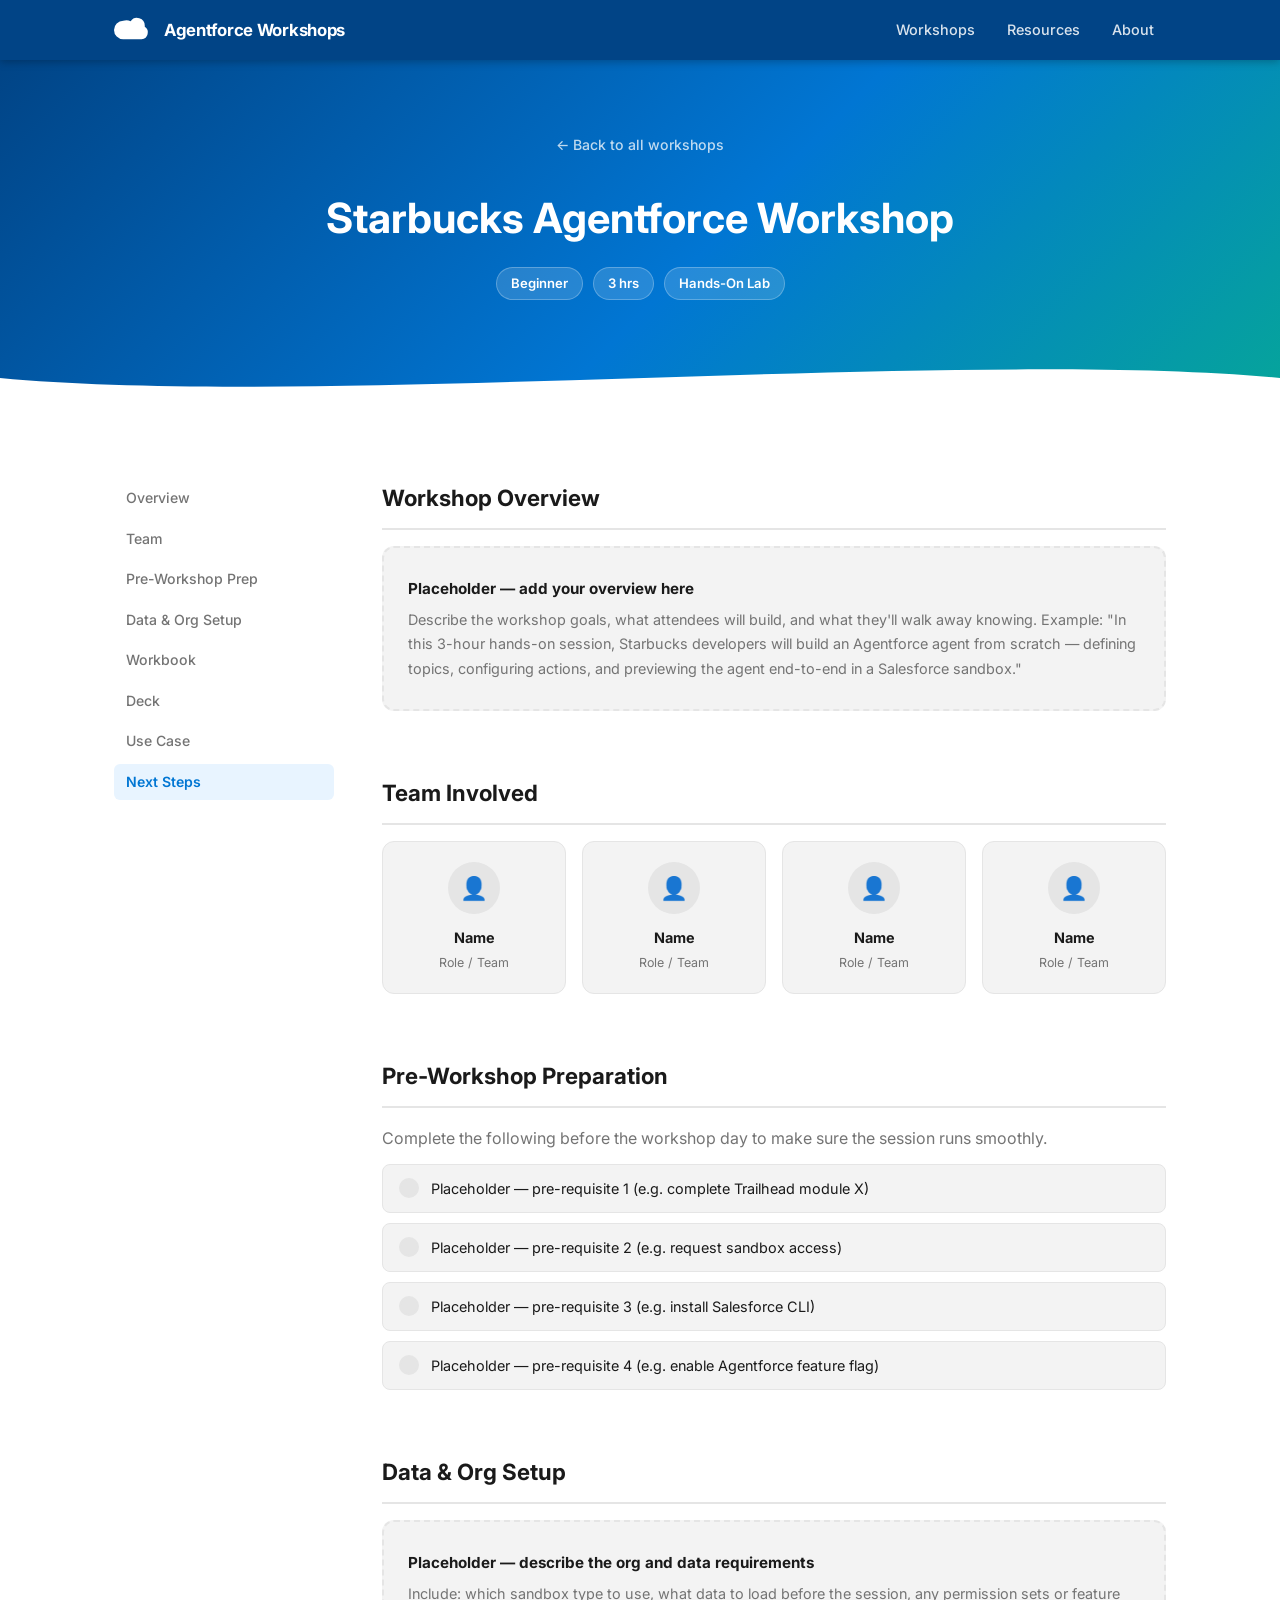
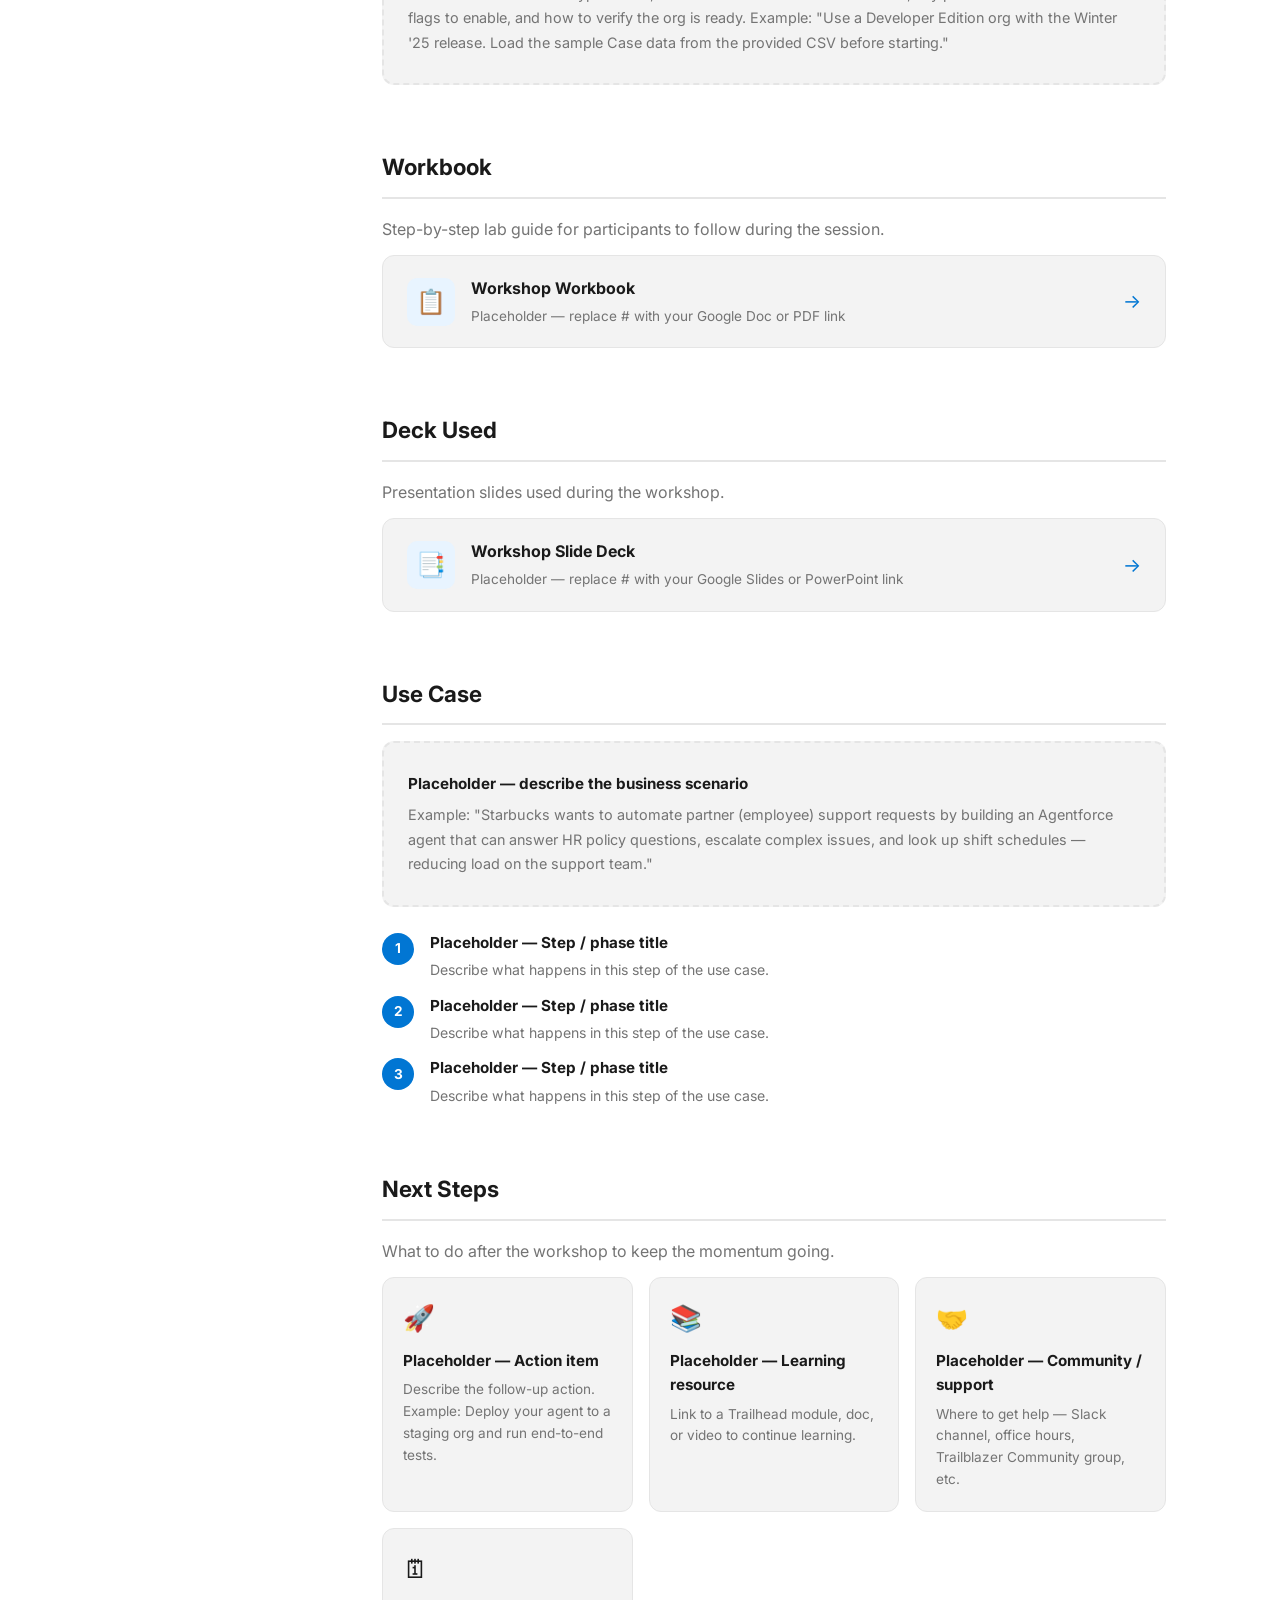
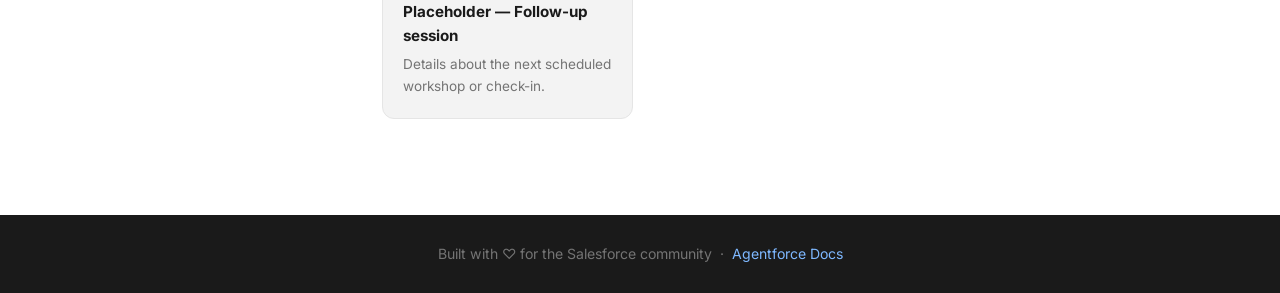
==== starbucks-workshop.html @ fbed279d "Add Starbucks workshop page and link from homepage card Co-Authored-By: Claude Sonnet 4.6 <noreply@a" ====
<!DOCTYPE html>
<html lang="en">
<head>
  <meta charset="UTF-8" />
  <meta name="viewport" content="width=device-width, initial-scale=1.0" />
  <title>Starbucks Agentforce Workshop</title>
  <link rel="stylesheet" href="styles.css" />
  <link rel="preconnect" href="https://fonts.googleapis.com" />
  <link href="https://fonts.googleapis.com/css2?family=Inter:wght@400;500;600;700&display=swap" rel="stylesheet" />
  <style>
    .workshop-hero {
      background: linear-gradient(135deg, var(--sf-blue-dk) 0%, var(--sf-blue) 55%, var(--sf-teal) 100%);
      padding: 72px 0 0;
      color: var(--white);
      text-align: center;
      position: relative;
      overflow: hidden;
    }
    .workshop-hero .back-link {
      display: inline-flex;
      align-items: center;
      gap: 6px;
      color: rgba(255,255,255,.75);
      font-size: .88rem;
      font-weight: 500;
      margin-bottom: 28px;
      transition: color .15s;
    }
    .workshop-hero .back-link:hover { color: var(--white); text-decoration: none; }
    .workshop-hero h1 { font-size: clamp(1.8rem, 4vw, 2.6rem); font-weight: 700; margin-bottom: 16px; }
    .workshop-hero .meta-pills {
      display: flex;
      gap: 10px;
      justify-content: center;
      flex-wrap: wrap;
      margin-bottom: 48px;
    }
    .meta-pill {
      background: rgba(255,255,255,.15);
      border: 1px solid rgba(255,255,255,.25);
      border-radius: 999px;
      padding: 5px 14px;
      font-size: .82rem;
      font-weight: 600;
    }
    .workshop-hero .hero-wave { line-height: 0; }
    .workshop-hero .hero-wave svg { width: 100%; height: 60px; display: block; }

    /* Page layout */
    .workshop-body { padding: 72px 0 96px; background: var(--white); }
    .workshop-layout {
      display: grid;
      grid-template-columns: 220px 1fr;
      gap: 48px;
      align-items: start;
    }

    /* Sidebar nav */
    .sidebar {
      position: sticky;
      top: 80px;
    }
    .sidebar-nav { list-style: none; }
    .sidebar-nav li + li { margin-top: 4px; }
    .sidebar-nav a {
      display: block;
      padding: 7px 12px;
      border-radius: 6px;
      font-size: .88rem;
      font-weight: 500;
      color: var(--gray-500);
      transition: background .15s, color .15s;
    }
    .sidebar-nav a:hover { background: var(--gray-50); color: var(--sf-blue); text-decoration: none; }
    .sidebar-nav a.active { background: #e8f4ff; color: var(--sf-blue); font-weight: 600; }

    /* Content sections */
    .ws-section { margin-bottom: 64px; scroll-margin-top: 90px; }
    .ws-section:last-child { margin-bottom: 0; }
    .ws-section h2 {
      font-size: 1.4rem;
      font-weight: 700;
      color: var(--gray-800);
      margin-bottom: 16px;
      padding-bottom: 12px;
      border-bottom: 2px solid var(--gray-100);
    }
    .ws-section p { color: var(--gray-500); line-height: 1.75; margin-bottom: 12px; }
    .ws-section p:last-child { margin-bottom: 0; }

    /* Placeholder block */
    .placeholder {
      background: var(--gray-50);
      border: 2px dashed var(--gray-100);
      border-radius: var(--radius);
      padding: 28px 24px;
      color: var(--gray-500);
      font-size: .9rem;
      line-height: 1.7;
    }
    .placeholder strong { color: var(--gray-800); display: block; margin-bottom: 6px; font-size: .95rem; }

    /* Team grid */
    .team-grid {
      display: grid;
      grid-template-columns: repeat(auto-fill, minmax(180px, 1fr));
      gap: 16px;
    }
    .team-card {
      background: var(--gray-50);
      border: 1px solid var(--gray-100);
      border-radius: var(--radius);
      padding: 20px 16px;
      text-align: center;
    }
    .team-avatar {
      width: 52px;
      height: 52px;
      border-radius: 50%;
      background: var(--gray-100);
      display: flex;
      align-items: center;
      justify-content: center;
      font-size: 1.4rem;
      margin: 0 auto 12px;
    }
    .team-name { font-size: .9rem; font-weight: 700; color: var(--gray-800); margin-bottom: 4px; }
    .team-role { font-size: .78rem; color: var(--gray-500); }

    /* Checklist */
    .checklist { list-style: none; display: flex; flex-direction: column; gap: 10px; }
    .checklist li {
      display: flex;
      align-items: flex-start;
      gap: 12px;
      background: var(--gray-50);
      border: 1px solid var(--gray-100);
      border-radius: 8px;
      padding: 12px 16px;
      font-size: .9rem;
      color: var(--gray-800);
    }
    .checklist li .check-icon {
      width: 20px;
      height: 20px;
      border-radius: 50%;
      background: var(--gray-100);
      border: 2px solid var(--gray-100);
      flex-shrink: 0;
      margin-top: 1px;
    }

    /* Doc / resource link card */
    .resource-link-card {
      display: flex;
      align-items: center;
      gap: 16px;
      background: var(--gray-50);
      border: 1px solid var(--gray-100);
      border-radius: var(--radius);
      padding: 20px 24px;
      transition: box-shadow .15s, transform .15s;
      text-decoration: none;
    }
    .resource-link-card:hover { box-shadow: var(--shadow-md); transform: translateY(-2px); text-decoration: none; }
    .resource-link-card .rlc-icon {
      width: 48px;
      height: 48px;
      border-radius: 10px;
      background: #e8f4ff;
      display: flex;
      align-items: center;
      justify-content: center;
      font-size: 1.5rem;
      flex-shrink: 0;
    }
    .resource-link-card .rlc-text { flex: 1; }
    .resource-link-card .rlc-title { font-size: 1rem; font-weight: 700; color: var(--gray-800); margin-bottom: 4px; }
    .resource-link-card .rlc-sub { font-size: .85rem; color: var(--gray-500); }
    .resource-link-card .rlc-arrow { color: var(--sf-blue); font-size: 1.2rem; }

    .link-row { display: flex; flex-direction: column; gap: 12px; }

    /* Use case steps */
    .use-case-steps { display: flex; flex-direction: column; gap: 12px; }
    .use-case-step {
      display: flex;
      gap: 16px;
      align-items: flex-start;
    }
    .step-num {
      width: 32px;
      height: 32px;
      border-radius: 50%;
      background: var(--sf-blue);
      color: var(--white);
      font-size: .85rem;
      font-weight: 700;
      display: flex;
      align-items: center;
      justify-content: center;
      flex-shrink: 0;
      margin-top: 2px;
    }
    .step-body { flex: 1; }
    .step-title { font-weight: 700; font-size: .95rem; color: var(--gray-800); margin-bottom: 4px; }
    .step-desc { font-size: .88rem; color: var(--gray-500); }

    /* Next steps */
    .next-steps-grid {
      display: grid;
      grid-template-columns: repeat(auto-fill, minmax(220px, 1fr));
      gap: 16px;
    }
    .next-step-card {
      background: var(--gray-50);
      border: 1px solid var(--gray-100);
      border-radius: var(--radius);
      padding: 20px;
    }
    .next-step-card .ns-icon { font-size: 1.6rem; margin-bottom: 10px; }
    .next-step-card .ns-title { font-weight: 700; font-size: .95rem; color: var(--gray-800); margin-bottom: 6px; }
    .next-step-card .ns-desc { font-size: .85rem; color: var(--gray-500); line-height: 1.6; }

    @media (max-width: 760px) {
      .workshop-layout { grid-template-columns: 1fr; }
      .sidebar { display: none; }
    }
  </style>
</head>
<body>

  <!-- Header -->
  <header class="site-header">
    <div class="container">
      <div class="header-brand">
        <svg class="sf-cloud" viewBox="0 0 80 56" fill="none" xmlns="http://www.w3.org/2000/svg" aria-hidden="true">
          <path d="M33.3 10.4a15.6 15.6 0 0 1 28.3 8.9c0 .7 0 1.4-.1 2.1A12.5 12.5 0 0 1 67.5 34 12.5 12.5 0 0 1 55 46.5H18.5A18.5 18.5 0 0 1 18.5 9.5a18.4 18.4 0 0 1 14.8 .9z" fill="white"/>
        </svg>
        <span class="header-title">Agentforce Workshops</span>
      </div>
      <nav class="header-nav">
        <a href="index.html#workshops">Workshops</a>
        <a href="index.html#resources">Resources</a>
        <a href="index.html#about">About</a>
      </nav>
    </div>
  </header>

  <!-- Hero -->
  <section class="workshop-hero">
    <div class="container">
      <a href="index.html" class="back-link">← Back to all workshops</a>
      <h1>Starbucks Agentforce Workshop</h1>
      <div class="meta-pills">
        <span class="meta-pill">Beginner</span>
        <span class="meta-pill">3 hrs</span>
        <span class="meta-pill">Hands-On Lab</span>
      </div>
    </div>
    <div class="hero-wave">
      <svg viewBox="0 0 1440 80" preserveAspectRatio="none" xmlns="http://www.w3.org/2000/svg">
        <path d="M0,40 C360,80 1080,0 1440,40 L1440,80 L0,80 Z" fill="white"/>
      </svg>
    </div>
  </section>

  <!-- Body -->
  <div class="workshop-body">
    <div class="container">
      <div class="workshop-layout">

        <!-- Sidebar -->
        <aside class="sidebar">
          <ul class="sidebar-nav">
            <li><a href="#overview">Overview</a></li>
            <li><a href="#team">Team</a></li>
            <li><a href="#prep">Pre-Workshop Prep</a></li>
            <li><a href="#org-setup">Data &amp; Org Setup</a></li>
            <li><a href="#workbook">Workbook</a></li>
            <li><a href="#deck">Deck</a></li>
            <li><a href="#use-case">Use Case</a></li>
            <li><a href="#next-steps">Next Steps</a></li>
          </ul>
        </aside>

        <!-- Main content -->
        <main>

          <!-- Overview -->
          <section class="ws-section" id="overview">
            <h2>Workshop Overview</h2>
            <div class="placeholder">
              <strong>Placeholder — add your overview here</strong>
              Describe the workshop goals, what attendees will build, and what they'll walk away knowing. Example: "In this 3-hour hands-on session, Starbucks developers will build an Agentforce agent from scratch — defining topics, configuring actions, and previewing the agent end-to-end in a Salesforce sandbox."
            </div>
          </section>

          <!-- Team -->
          <section class="ws-section" id="team">
            <h2>Team Involved</h2>
            <div class="team-grid">
              <div class="team-card">
                <div class="team-avatar">👤</div>
                <div class="team-name">Name</div>
                <div class="team-role">Role / Team</div>
              </div>
              <div class="team-card">
                <div class="team-avatar">👤</div>
                <div class="team-name">Name</div>
                <div class="team-role">Role / Team</div>
              </div>
              <div class="team-card">
                <div class="team-avatar">👤</div>
                <div class="team-name">Name</div>
                <div class="team-role">Role / Team</div>
              </div>
              <div class="team-card">
                <div class="team-avatar">👤</div>
                <div class="team-name">Name</div>
                <div class="team-role">Role / Team</div>
              </div>
            </div>
          </section>

          <!-- Pre-Workshop Prep -->
          <section class="ws-section" id="prep">
            <h2>Pre-Workshop Preparation</h2>
            <p>Complete the following before the workshop day to make sure the session runs smoothly.</p>
            <ul class="checklist">
              <li><span class="check-icon"></span>Placeholder — pre-requisite 1 (e.g. complete Trailhead module X)</li>
              <li><span class="check-icon"></span>Placeholder — pre-requisite 2 (e.g. request sandbox access)</li>
              <li><span class="check-icon"></span>Placeholder — pre-requisite 3 (e.g. install Salesforce CLI)</li>
              <li><span class="check-icon"></span>Placeholder — pre-requisite 4 (e.g. enable Agentforce feature flag)</li>
            </ul>
          </section>

          <!-- Data & Org Setup -->
          <section class="ws-section" id="org-setup">
            <h2>Data &amp; Org Setup</h2>
            <div class="placeholder">
              <strong>Placeholder — describe the org and data requirements</strong>
              Include: which sandbox type to use, what data to load before the session, any permission sets or feature flags to enable, and how to verify the org is ready. Example: "Use a Developer Edition org with the Winter '25 release. Load the sample Case data from the provided CSV before starting."
            </div>
          </section>

          <!-- Workbook -->
          <section class="ws-section" id="workbook">
            <h2>Workbook</h2>
            <p>Step-by-step lab guide for participants to follow during the session.</p>
            <div class="link-row">
              <a href="#" class="resource-link-card">
                <div class="rlc-icon">📋</div>
                <div class="rlc-text">
                  <div class="rlc-title">Workshop Workbook</div>
                  <div class="rlc-sub">Placeholder — replace # with your Google Doc or PDF link</div>
                </div>
                <span class="rlc-arrow">→</span>
              </a>
            </div>
          </section>

          <!-- Deck -->
          <section class="ws-section" id="deck">
            <h2>Deck Used</h2>
            <p>Presentation slides used during the workshop.</p>
            <div class="link-row">
              <a href="#" class="resource-link-card">
                <div class="rlc-icon">📑</div>
                <div class="rlc-text">
                  <div class="rlc-title">Workshop Slide Deck</div>
                  <div class="rlc-sub">Placeholder — replace # with your Google Slides or PowerPoint link</div>
                </div>
                <span class="rlc-arrow">→</span>
              </a>
            </div>
          </section>

          <!-- Use Case -->
          <section class="ws-section" id="use-case">
            <h2>Use Case</h2>
            <div class="placeholder" style="margin-bottom: 24px;">
              <strong>Placeholder — describe the business scenario</strong>
              Example: "Starbucks wants to automate partner (employee) support requests by building an Agentforce agent that can answer HR policy questions, escalate complex issues, and look up shift schedules — reducing load on the support team."
            </div>
            <div class="use-case-steps">
              <div class="use-case-step">
                <div class="step-num">1</div>
                <div class="step-body">
                  <div class="step-title">Placeholder — Step / phase title</div>
                  <div class="step-desc">Describe what happens in this step of the use case.</div>
                </div>
              </div>
              <div class="use-case-step">
                <div class="step-num">2</div>
                <div class="step-body">
                  <div class="step-title">Placeholder — Step / phase title</div>
                  <div class="step-desc">Describe what happens in this step of the use case.</div>
                </div>
              </div>
              <div class="use-case-step">
                <div class="step-num">3</div>
                <div class="step-body">
                  <div class="step-title">Placeholder — Step / phase title</div>
                  <div class="step-desc">Describe what happens in this step of the use case.</div>
                </div>
              </div>
            </div>
          </section>

          <!-- Next Steps -->
          <section class="ws-section" id="next-steps">
            <h2>Next Steps</h2>
            <p>What to do after the workshop to keep the momentum going.</p>
            <div class="next-steps-grid">
              <div class="next-step-card">
                <div class="ns-icon">🚀</div>
                <div class="ns-title">Placeholder — Action item</div>
                <div class="ns-desc">Describe the follow-up action. Example: Deploy your agent to a staging org and run end-to-end tests.</div>
              </div>
              <div class="next-step-card">
                <div class="ns-icon">📚</div>
                <div class="ns-title">Placeholder — Learning resource</div>
                <div class="ns-desc">Link to a Trailhead module, doc, or video to continue learning.</div>
              </div>
              <div class="next-step-card">
                <div class="ns-icon">🤝</div>
                <div class="ns-title">Placeholder — Community / support</div>
                <div class="ns-desc">Where to get help — Slack channel, office hours, Trailblazer Community group, etc.</div>
              </div>
              <div class="next-step-card">
                <div class="ns-icon">🗓</div>
                <div class="ns-title">Placeholder — Follow-up session</div>
                <div class="ns-desc">Details about the next scheduled workshop or check-in.</div>
              </div>
            </div>
          </section>

        </main>
      </div>
    </div>
  </div>

  <!-- Footer -->
  <footer class="site-footer">
    <div class="container">
      <p>Built with &#9825; for the Salesforce community &nbsp;·&nbsp; <a href="https://developer.salesforce.com/agentforce" target="_blank" rel="noopener">Agentforce Docs</a></p>
    </div>
  </footer>

  <script>
    // Highlight sidebar link on scroll
    const sections = document.querySelectorAll('.ws-section');
    const navLinks = document.querySelectorAll('.sidebar-nav a');
    const observer = new IntersectionObserver(entries => {
      entries.forEach(e => {
        if (e.isIntersecting) {
          navLinks.forEach(a => a.classList.remove('active'));
          const active = document.querySelector(`.sidebar-nav a[href="#${e.target.id}"]`);
          if (active) active.classList.add('active');
        }
      });
    }, { rootMargin: '-30% 0px -60% 0px' });
    sections.forEach(s => observer.observe(s));
  </script>

</body>
</html>
---- styles.css ----
/* ── Reset & Base ─────────────────────────────────────────── */
*, *::before, *::after { box-sizing: border-box; margin: 0; padding: 0; }

:root {
  --sf-blue:    #0176d3;
  --sf-blue-dk: #014486;
  --sf-blue-lt: #1b96ff;
  --sf-teal:    #06a59a;
  --sf-purple:  #9b59b6;
  --sf-orange:  #ff9000;
  --sf-red:     #ea001e;
  --sf-green:   #2e844a;
  --white:      #ffffff;
  --gray-50:    #f3f3f3;
  --gray-100:   #e5e5e5;
  --gray-500:   #747474;
  --gray-800:   #1a1a1a;
  --radius:     12px;
  --shadow:     0 4px 20px rgba(0,0,0,.08);
  --shadow-md:  0 8px 32px rgba(0,0,0,.12);
}

html { scroll-behavior: smooth; }

body {
  font-family: 'Inter', system-ui, sans-serif;
  color: var(--gray-800);
  background: var(--white);
  line-height: 1.6;
}

.container {
  max-width: 1100px;
  margin: 0 auto;
  padding: 0 24px;
}

a { color: var(--sf-blue); text-decoration: none; }
a:hover { text-decoration: underline; }

/* ── Header ───────────────────────────────────────────────── */
.site-header {
  background: var(--sf-blue-dk);
  position: sticky;
  top: 0;
  z-index: 100;
  box-shadow: 0 2px 8px rgba(0,0,0,.25);
}

.site-header .container {
  display: flex;
  align-items: center;
  justify-content: space-between;
  height: 60px;
}

.header-brand {
  display: flex;
  align-items: center;
  gap: 10px;
}

.sf-cloud { width: 40px; height: 28px; }

.header-title {
  font-size: 1.05rem;
  font-weight: 700;
  color: var(--white);
  letter-spacing: -.3px;
}

.header-nav { display: flex; gap: 8px; }

.header-nav a {
  color: rgba(255,255,255,.85);
  font-size: .9rem;
  font-weight: 500;
  padding: 6px 12px;
  border-radius: 6px;
  transition: background .15s, color .15s;
}

.header-nav a:hover {
  background: rgba(255,255,255,.12);
  color: var(--white);
  text-decoration: none;
}

/* ── Hero ─────────────────────────────────────────────────── */
.hero {
  background: linear-gradient(135deg, var(--sf-blue-dk) 0%, var(--sf-blue) 55%, var(--sf-teal) 100%);
  padding: 80px 0 0;
  position: relative;
  text-align: center;
  color: var(--white);
  overflow: hidden;
}

.hero-badge {
  display: inline-block;
  background: rgba(255,255,255,.18);
  border: 1px solid rgba(255,255,255,.3);
  border-radius: 999px;
  font-size: .8rem;
  font-weight: 600;
  letter-spacing: .5px;
  text-transform: uppercase;
  padding: 4px 14px;
  margin-bottom: 20px;
  color: rgba(255,255,255,.95);
}

.hero h1 {
  font-size: clamp(2rem, 5vw, 3rem);
  font-weight: 700;
  line-height: 1.15;
  margin-bottom: 20px;
}

.hero-accent { color: #7ed6ff; }

.hero-sub {
  max-width: 600px;
  margin: 0 auto 36px;
  font-size: 1.1rem;
  opacity: .9;
}

.hero-actions { display: flex; gap: 12px; justify-content: center; flex-wrap: wrap; margin-bottom: 60px; }

.btn {
  display: inline-flex;
  align-items: center;
  padding: 12px 28px;
  border-radius: 8px;
  font-size: .95rem;
  font-weight: 600;
  cursor: pointer;
  border: 2px solid transparent;
  transition: transform .15s, box-shadow .15s, background .15s;
}

.btn:hover { transform: translateY(-1px); box-shadow: 0 6px 20px rgba(0,0,0,.18); text-decoration: none; }

.btn-primary { background: var(--white); color: var(--sf-blue-dk); }
.btn-primary:hover { background: #e8f4ff; }

.btn-outline { background: transparent; color: var(--white); border-color: rgba(255,255,255,.6); }
.btn-outline:hover { background: rgba(255,255,255,.1); border-color: var(--white); }

.hero-wave { line-height: 0; }
.hero-wave svg { width: 100%; height: 60px; display: block; }

/* ── Section shared ───────────────────────────────────────── */
.section-title {
  font-size: 1.9rem;
  font-weight: 700;
  text-align: center;
  margin-bottom: 10px;
  color: var(--gray-800);
}

.section-sub {
  text-align: center;
  color: var(--gray-500);
  margin-bottom: 48px;
  font-size: 1rem;
}

/* ── Workshops ────────────────────────────────────────────── */
.workshops { padding: 80px 0; background: var(--white); }

.workshop-grid {
  display: grid;
  grid-template-columns: repeat(auto-fill, minmax(300px, 1fr));
  gap: 24px;
}

.workshop-card {
  background: var(--white);
  border: 1px solid var(--gray-100);
  border-radius: var(--radius);
  box-shadow: var(--shadow);
  overflow: hidden;
  transition: transform .2s, box-shadow .2s;
}

.workshop-card:hover { transform: translateY(-4px); box-shadow: var(--shadow-md); }

.card-accent {
  height: 5px;
}

.card-body { padding: 24px; }

.card-tag {
  display: inline-block;
  font-size: .72rem;
  font-weight: 700;
  text-transform: uppercase;
  letter-spacing: .5px;
  padding: 3px 10px;
  border-radius: 999px;
  margin-bottom: 12px;
}

.card-title {
  font-size: 1.1rem;
  font-weight: 700;
  margin-bottom: 8px;
  color: var(--gray-800);
}

.card-desc {
  font-size: .9rem;
  color: var(--gray-500);
  margin-bottom: 20px;
}

.card-meta {
  display: flex;
  gap: 16px;
  font-size: .8rem;
  color: var(--gray-500);
  margin-bottom: 20px;
}

.card-link {
  display: inline-flex;
  align-items: center;
  gap: 6px;
  font-size: .88rem;
  font-weight: 600;
  color: var(--sf-blue);
  padding: 8px 16px;
  border: 2px solid var(--sf-blue);
  border-radius: 6px;
  transition: background .15s, color .15s;
}

.card-link:hover { background: var(--sf-blue); color: var(--white); text-decoration: none; }

/* ── Resources ────────────────────────────────────────────── */
.resources { padding: 80px 0; background: var(--gray-50); }

.resource-tabs {
  display: flex;
  gap: 8px;
  justify-content: center;
  flex-wrap: wrap;
  margin-bottom: 40px;
}

.tab {
  padding: 9px 20px;
  border-radius: 999px;
  border: 2px solid var(--gray-100);
  background: var(--white);
  font-size: .88rem;
  font-weight: 600;
  cursor: pointer;
  color: var(--gray-500);
  transition: all .15s;
}

.tab.active {
  background: var(--sf-blue);
  border-color: var(--sf-blue);
  color: var(--white);
}

.tab:hover:not(.active) { border-color: var(--sf-blue); color: var(--sf-blue); }

.resource-panel { display: none; }
.resource-panel.active { display: block; }

.resource-grid {
  display: grid;
  grid-template-columns: repeat(auto-fill, minmax(260px, 1fr));
  gap: 20px;
}

.resource-card {
  background: var(--white);
  border: 1px solid var(--gray-100);
  border-radius: var(--radius);
  padding: 20px;
  display: flex;
  gap: 16px;
  align-items: flex-start;
  box-shadow: var(--shadow);
  transition: box-shadow .15s, transform .15s;
}

.resource-card:hover { box-shadow: var(--shadow-md); transform: translateY(-2px); }

.resource-icon {
  width: 44px;
  height: 44px;
  border-radius: 10px;
  display: flex;
  align-items: center;
  justify-content: center;
  font-size: 1.3rem;
  flex-shrink: 0;
}

.resource-info { flex: 1; min-width: 0; }

.resource-title {
  font-size: .95rem;
  font-weight: 700;
  margin-bottom: 4px;
  color: var(--gray-800);
  white-space: nowrap;
  overflow: hidden;
  text-overflow: ellipsis;
}

.resource-desc {
  font-size: .82rem;
  color: var(--gray-500);
  margin-bottom: 10px;
}

.resource-link {
  font-size: .82rem;
  font-weight: 600;
  color: var(--sf-blue);
}

/* ── About ────────────────────────────────────────────────── */
.about {
  padding: 80px 0;
  background: linear-gradient(135deg, var(--sf-blue-dk) 0%, var(--sf-blue) 100%);
  color: var(--white);
}

.about-inner {
  display: grid;
  grid-template-columns: 1fr auto;
  gap: 60px;
  align-items: center;
}

.about h2 { font-size: 1.8rem; margin-bottom: 16px; }
.about p { opacity: .9; margin-bottom: 12px; }

.about-stats {
  display: flex;
  flex-direction: column;
  gap: 24px;
}

.stat { text-align: center; }
.stat span { display: block; font-size: 2.5rem; font-weight: 800; color: #7ed6ff; line-height: 1; }
.stat label { font-size: .85rem; opacity: .8; margin-top: 4px; display: block; }

/* ── Footer ───────────────────────────────────────────────── */
.site-footer {
  background: var(--gray-800);
  color: var(--gray-500);
  padding: 28px 0;
  text-align: center;
  font-size: .88rem;
}

.site-footer a { color: #7eb8ff; }

/* ── Responsive ───────────────────────────────────────────── */
@media (max-width: 700px) {
  .header-nav { display: none; }
  .about-inner { grid-template-columns: 1fr; }
  .about-stats { flex-direction: row; justify-content: center; }
  .hero-actions { flex-direction: column; align-items: center; }
}
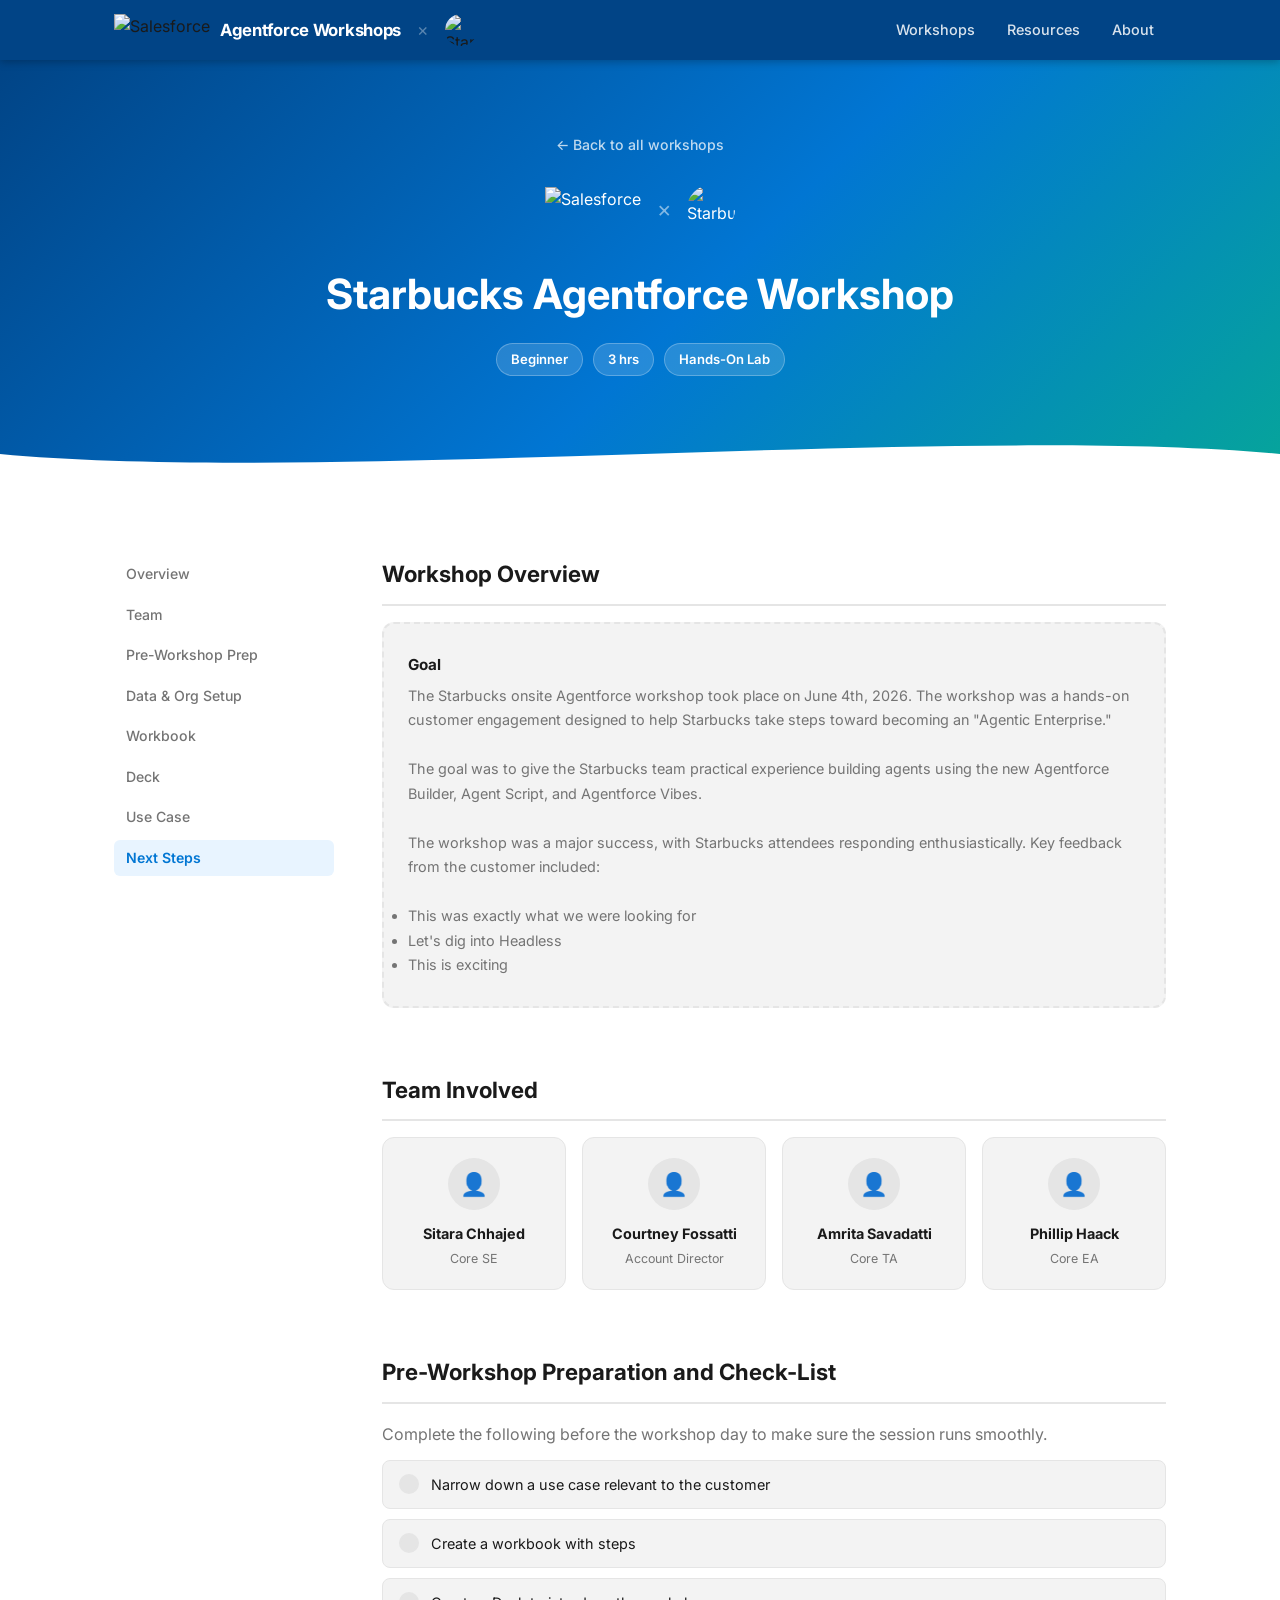
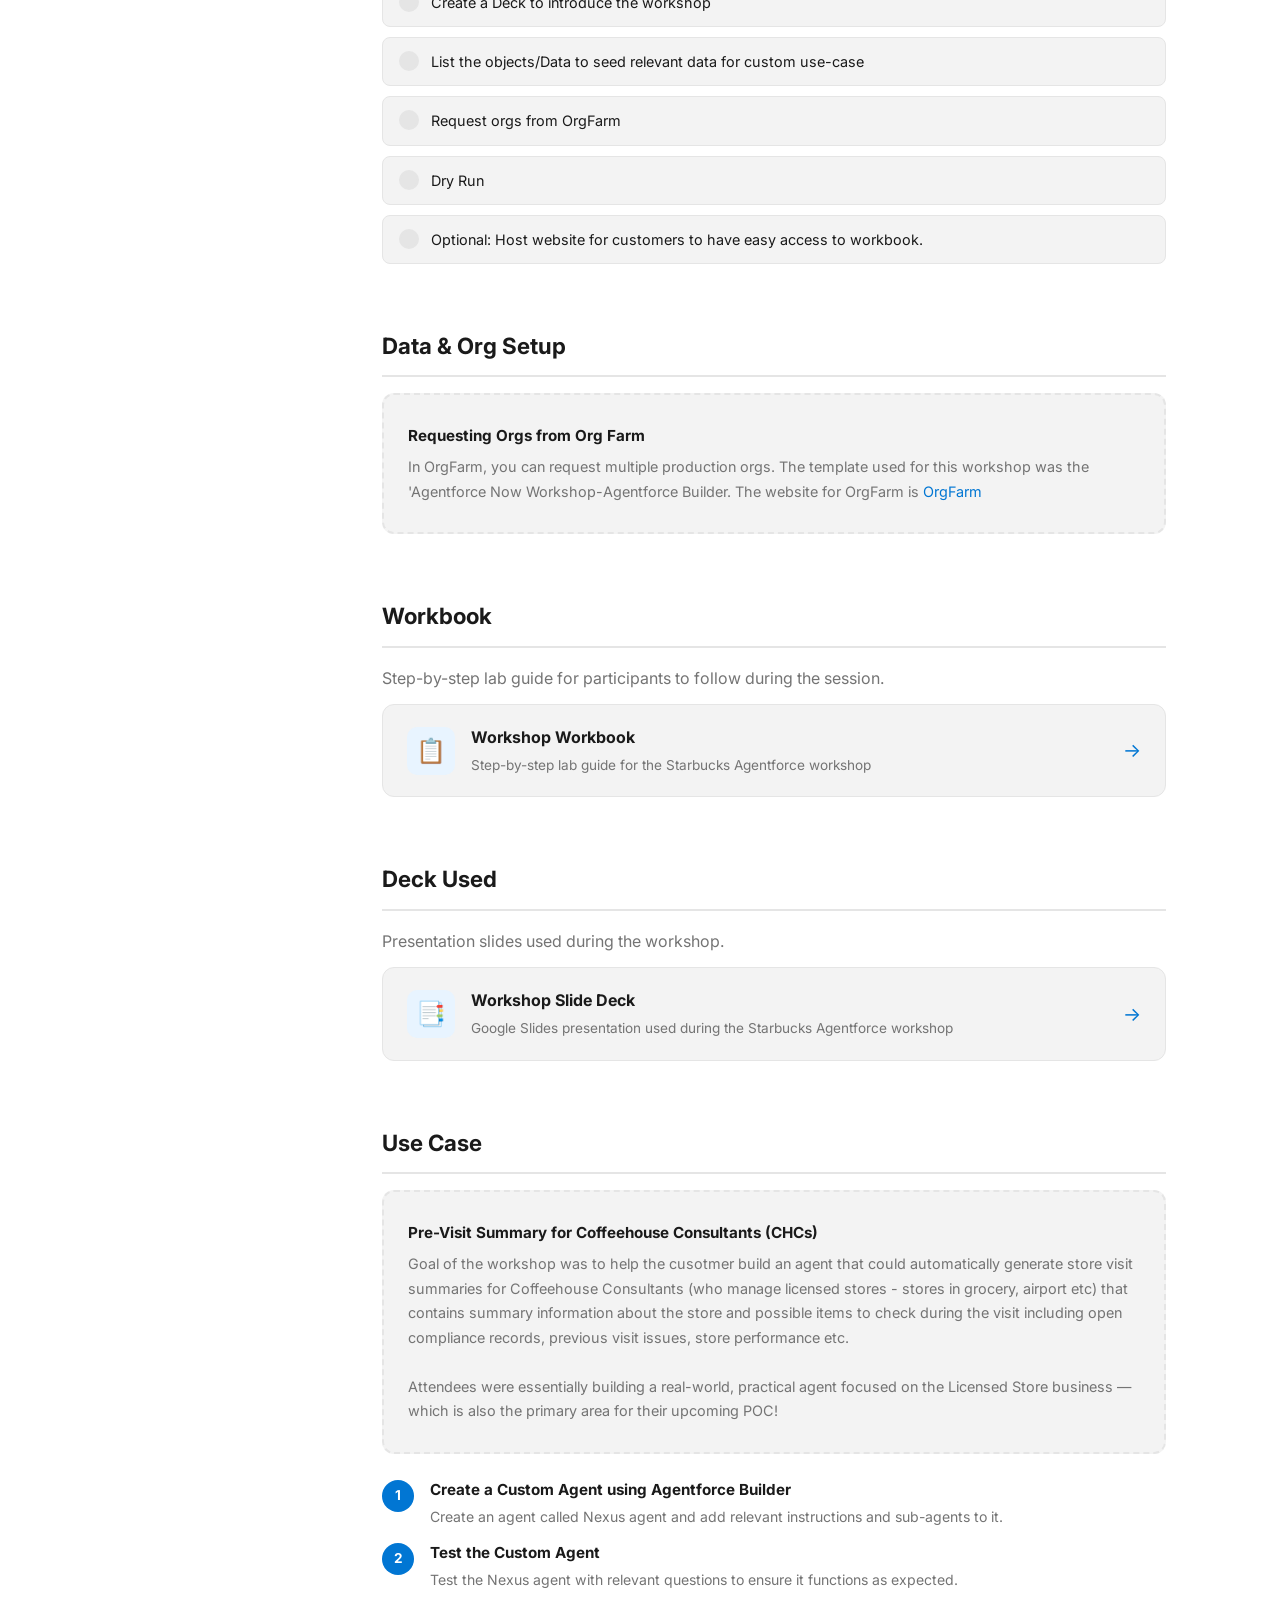
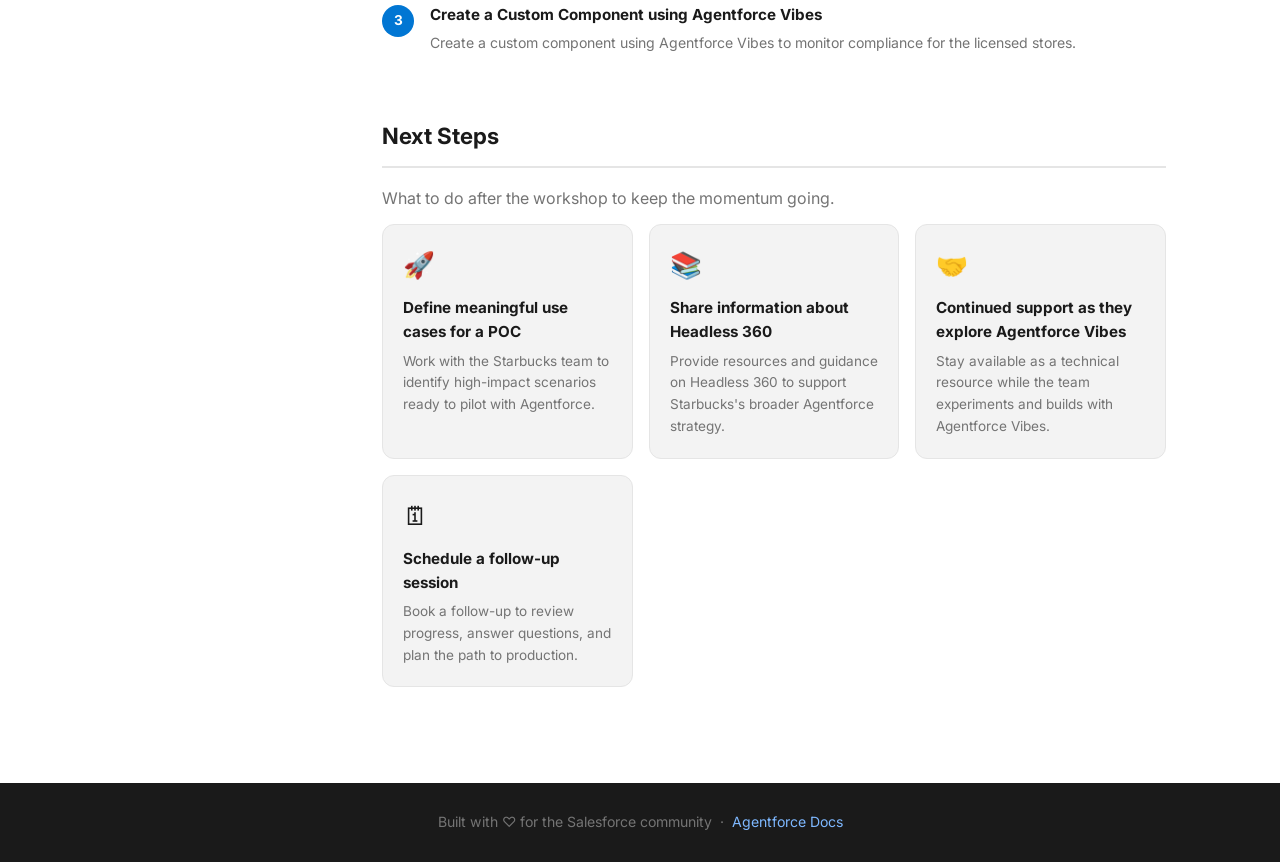
==== commit 1d95788f: "Update logos, content, and Starbucks workshop page Co-Authored-By: Claude Sonnet 4.6 <noreply@anthro" ====
--- a/starbucks-workshop.html
+++ b/starbucks-workshop.html
@@ -234,10 +234,10 @@
   <header class="site-header">
     <div class="container">
       <div class="header-brand">
-        <svg class="sf-cloud" viewBox="0 0 80 56" fill="none" xmlns="http://www.w3.org/2000/svg" aria-hidden="true">
-          <path d="M33.3 10.4a15.6 15.6 0 0 1 28.3 8.9c0 .7 0 1.4-.1 2.1A12.5 12.5 0 0 1 67.5 34 12.5 12.5 0 0 1 55 46.5H18.5A18.5 18.5 0 0 1 18.5 9.5a18.4 18.4 0 0 1 14.8 .9z" fill="white"/>
-        </svg>
+        <img src="https://upload.wikimedia.org/wikipedia/commons/f/f9/Salesforce.com_logo.svg" alt="Salesforce" style="height:32px;" />
         <span class="header-title">Agentforce Workshops</span>
+        <span style="color:rgba(255,255,255,.35);font-size:1.1rem;margin:0 6px;">×</span>
+        <img src="https://upload.wikimedia.org/wikipedia/en/thumb/d/d3/Starbucks_Corporation_Logo_2011.svg/120px-Starbucks_Corporation_Logo_2011.svg.png" alt="Starbucks" style="height:32px;width:32px;border-radius:50%;" />
       </div>
       <nav class="header-nav">
         <a href="index.html#workshops">Workshops</a>
@@ -251,6 +251,11 @@
   <section class="workshop-hero">
     <div class="container">
       <a href="index.html" class="back-link">← Back to all workshops</a>
+      <div style="display:flex;align-items:center;justify-content:center;gap:16px;margin-bottom:28px;">
+        <img src="https://upload.wikimedia.org/wikipedia/commons/f/f9/Salesforce.com_logo.svg" alt="Salesforce" style="height:44px;" />
+        <span style="color:rgba(255,255,255,.5);font-size:1.4rem;">×</span>
+        <img src="https://upload.wikimedia.org/wikipedia/en/thumb/d/d3/Starbucks_Corporation_Logo_2011.svg/120px-Starbucks_Corporation_Logo_2011.svg.png" alt="Starbucks" style="height:48px;width:48px;border-radius:50%;" />
+      </div>
       <h1>Starbucks Agentforce Workshop</h1>
       <div class="meta-pills">
         <span class="meta-pill">Beginner</span>
@@ -286,13 +291,25 @@
 
         <!-- Main content -->
         <main>
-
           <!-- Overview -->
           <section class="ws-section" id="overview">
             <h2>Workshop Overview</h2>
             <div class="placeholder">
-              <strong>Placeholder — add your overview here</strong>
-              Describe the workshop goals, what attendees will build, and what they'll walk away knowing. Example: "In this 3-hour hands-on session, Starbucks developers will build an Agentforce agent from scratch — defining topics, configuring actions, and previewing the agent end-to-end in a Salesforce sandbox."
+              <strong>Goal</strong>
+              The Starbucks onsite Agentforce workshop took place on June 4th, 2026. The workshop was a hands-on customer engagement designed to help Starbucks take steps toward becoming an "Agentic Enterprise." 
+              <br />
+              <br />
+              The goal was to give the Starbucks team practical experience building agents using the new Agentforce Builder, Agent Script, and Agentforce Vibes. 
+              <br />
+              <br />
+              The workshop was a major success, with Starbucks attendees responding enthusiastically. Key feedback from the customer included:
+             <br />
+             <br />
+              <ul>
+                <li>This was exactly what we were looking for</li>
+                <li>Let's dig into Headless</li>
+                <li>This is exciting</li>
+              </ul>
             </div>
           </section>
 
@@ -302,36 +319,39 @@
             <div class="team-grid">
               <div class="team-card">
                 <div class="team-avatar">👤</div>
-                <div class="team-name">Name</div>
-                <div class="team-role">Role / Team</div>
+                <div class="team-name">Sitara Chhajed</div>
+                <div class="team-role">Core SE</div>
               </div>
               <div class="team-card">
                 <div class="team-avatar">👤</div>
-                <div class="team-name">Name</div>
-                <div class="team-role">Role / Team</div>
+                <div class="team-name">Courtney Fossatti</div>
+                <div class="team-role">Account Director</div>
               </div>
               <div class="team-card">
                 <div class="team-avatar">👤</div>
-                <div class="team-name">Name</div>
-                <div class="team-role">Role / Team</div>
+                <div class="team-name">Amrita Savadatti</div>
+                <div class="team-role">Core TA</div>
               </div>
               <div class="team-card">
                 <div class="team-avatar">👤</div>
-                <div class="team-name">Name</div>
-                <div class="team-role">Role / Team</div>
+                <div class="team-name">Phillip Haack</div>
+                <div class="team-role">Core EA</div>
               </div>
             </div>
           </section>
 
           <!-- Pre-Workshop Prep -->
           <section class="ws-section" id="prep">
-            <h2>Pre-Workshop Preparation</h2>
+            <h2>Pre-Workshop Preparation and Check-List</h2>
             <p>Complete the following before the workshop day to make sure the session runs smoothly.</p>
             <ul class="checklist">
-              <li><span class="check-icon"></span>Placeholder — pre-requisite 1 (e.g. complete Trailhead module X)</li>
-              <li><span class="check-icon"></span>Placeholder — pre-requisite 2 (e.g. request sandbox access)</li>
-              <li><span class="check-icon"></span>Placeholder — pre-requisite 3 (e.g. install Salesforce CLI)</li>
-              <li><span class="check-icon"></span>Placeholder — pre-requisite 4 (e.g. enable Agentforce feature flag)</li>
+              <li><span class="check-icon"></span>Narrow down a use case relevant to the customer</li>
+              <li><span class="check-icon"></span>Create a workbook with steps</li>
+              <li><span class="check-icon"></span>Create a Deck to introduce the workshop</li>
+              <li><span class="check-icon"></span>List the objects/Data to seed relevant data for custom use-case</li>
+              <li><span class="check-icon"></span>Request orgs from OrgFarm</li>
+              <li><span class="check-icon"></span>Dry Run</li>
+              <li><span class="check-icon"></span>Optional: Host website for customers to have easy access to workbook.</li>
             </ul>
           </section>
 
@@ -339,8 +359,8 @@
           <section class="ws-section" id="org-setup">
             <h2>Data &amp; Org Setup</h2>
             <div class="placeholder">
-              <strong>Placeholder — describe the org and data requirements</strong>
-              Include: which sandbox type to use, what data to load before the session, any permission sets or feature flags to enable, and how to verify the org is ready. Example: "Use a Developer Edition org with the Winter '25 release. Load the sample Case data from the provided CSV before starting."
+              <strong>Requesting Orgs from Org Farm</strong>
+              In OrgFarm, you can request multiple production orgs. The template used for this workshop was the 'Agentforce Now Workshop-Agentforce Builder. The website for OrgFarm is <a href = "https://orgfarm.salesforce.com/orgs/requests"> OrgFarm </a> 
             </div>
           </section>
 
@@ -349,11 +369,11 @@
             <h2>Workbook</h2>
             <p>Step-by-step lab guide for participants to follow during the session.</p>
             <div class="link-row">
-              <a href="#" class="resource-link-card">
+              <a href="https://sbx-workshop-7d40196984b5.herokuapp.com/#intro-s0-introduction-to-the-workshop" target="_blank" rel="noopener" class="resource-link-card">
                 <div class="rlc-icon">📋</div>
                 <div class="rlc-text">
                   <div class="rlc-title">Workshop Workbook</div>
-                  <div class="rlc-sub">Placeholder — replace # with your Google Doc or PDF link</div>
+                  <div class="rlc-sub">Step-by-step lab guide for the Starbucks Agentforce workshop</div>
                 </div>
                 <span class="rlc-arrow">→</span>
               </a>
@@ -365,11 +385,11 @@
             <h2>Deck Used</h2>
             <p>Presentation slides used during the workshop.</p>
             <div class="link-row">
-              <a href="#" class="resource-link-card">
+              <a href="https://docs.google.com/presentation/d/1vbH_3nAtcSXYBXUhE7xu-NAGtm-LxazWF6BkAAA71Vo/edit" target="_blank" rel="noopener" class="resource-link-card">
                 <div class="rlc-icon">📑</div>
                 <div class="rlc-text">
                   <div class="rlc-title">Workshop Slide Deck</div>
-                  <div class="rlc-sub">Placeholder — replace # with your Google Slides or PowerPoint link</div>
+                  <div class="rlc-sub">Google Slides presentation used during the Starbucks Agentforce workshop</div>
                 </div>
                 <span class="rlc-arrow">→</span>
               </a>
@@ -380,29 +400,32 @@
           <section class="ws-section" id="use-case">
             <h2>Use Case</h2>
             <div class="placeholder" style="margin-bottom: 24px;">
-              <strong>Placeholder — describe the business scenario</strong>
-              Example: "Starbucks wants to automate partner (employee) support requests by building an Agentforce agent that can answer HR policy questions, escalate complex issues, and look up shift schedules — reducing load on the support team."
+              <strong>Pre-Visit Summary for Coffeehouse Consultants (CHCs)</strong>
+              Goal of the workshop was to help the cusotmer build an agent that could automatically generate store visit summaries for Coffeehouse Consultants (who manage licensed stores - stores in grocery, airport etc) that contains summary information about the store and possible items to check during the visit including open compliance records, previous visit issues, store performance etc. 
+              <br />
+              <br />
+              Attendees were essentially building a real-world, practical agent focused on the Licensed Store business — which is also the primary area for their upcoming POC!
             </div>
             <div class="use-case-steps">
               <div class="use-case-step">
                 <div class="step-num">1</div>
                 <div class="step-body">
-                  <div class="step-title">Placeholder — Step / phase title</div>
-                  <div class="step-desc">Describe what happens in this step of the use case.</div>
+                  <div class="step-title">Create a Custom Agent using Agentforce Builder</div>
+                  <div class="step-desc">Create an agent called Nexus agent and add relevant instructions and sub-agents to it.</div>
                 </div>
               </div>
               <div class="use-case-step">
                 <div class="step-num">2</div>
                 <div class="step-body">
-                  <div class="step-title">Placeholder — Step / phase title</div>
-                  <div class="step-desc">Describe what happens in this step of the use case.</div>
+                  <div class="step-title">Test the Custom Agent</div>
+                  <div class="step-desc">Test the Nexus agent with relevant questions to ensure it functions as expected.</div>
                 </div>
               </div>
               <div class="use-case-step">
                 <div class="step-num">3</div>
                 <div class="step-body">
-                  <div class="step-title">Placeholder — Step / phase title</div>
-                  <div class="step-desc">Describe what happens in this step of the use case.</div>
+                  <div class="step-title">Create a Custom Component using Agentforce Vibes</div>
+                  <div class="step-desc">Create a custom component using Agentforce Vibes to monitor compliance for the licensed stores.</div>
                 </div>
               </div>
             </div>
@@ -415,23 +438,23 @@
             <div class="next-steps-grid">
               <div class="next-step-card">
                 <div class="ns-icon">🚀</div>
-                <div class="ns-title">Placeholder — Action item</div>
-                <div class="ns-desc">Describe the follow-up action. Example: Deploy your agent to a staging org and run end-to-end tests.</div>
+                <div class="ns-title">Define meaningful use cases for a POC</div>
+                <div class="ns-desc">Work with the Starbucks team to identify high-impact scenarios ready to pilot with Agentforce.</div>
               </div>
               <div class="next-step-card">
                 <div class="ns-icon">📚</div>
-                <div class="ns-title">Placeholder — Learning resource</div>
-                <div class="ns-desc">Link to a Trailhead module, doc, or video to continue learning.</div>
+                <div class="ns-title">Share information about Headless 360</div>
+                <div class="ns-desc">Provide resources and guidance on Headless 360 to support Starbucks's broader Agentforce strategy.</div>
               </div>
               <div class="next-step-card">
                 <div class="ns-icon">🤝</div>
-                <div class="ns-title">Placeholder — Community / support</div>
-                <div class="ns-desc">Where to get help — Slack channel, office hours, Trailblazer Community group, etc.</div>
+                <div class="ns-title">Continued support as they explore Agentforce Vibes</div>
+                <div class="ns-desc">Stay available as a technical resource while the team experiments and builds with Agentforce Vibes.</div>
               </div>
               <div class="next-step-card">
                 <div class="ns-icon">🗓</div>
-                <div class="ns-title">Placeholder — Follow-up session</div>
-                <div class="ns-desc">Details about the next scheduled workshop or check-in.</div>
+                <div class="ns-title">Schedule a follow-up session</div>
+                <div class="ns-desc">Book a follow-up to review progress, answer questions, and plan the path to production.</div>
               </div>
             </div>
           </section>
